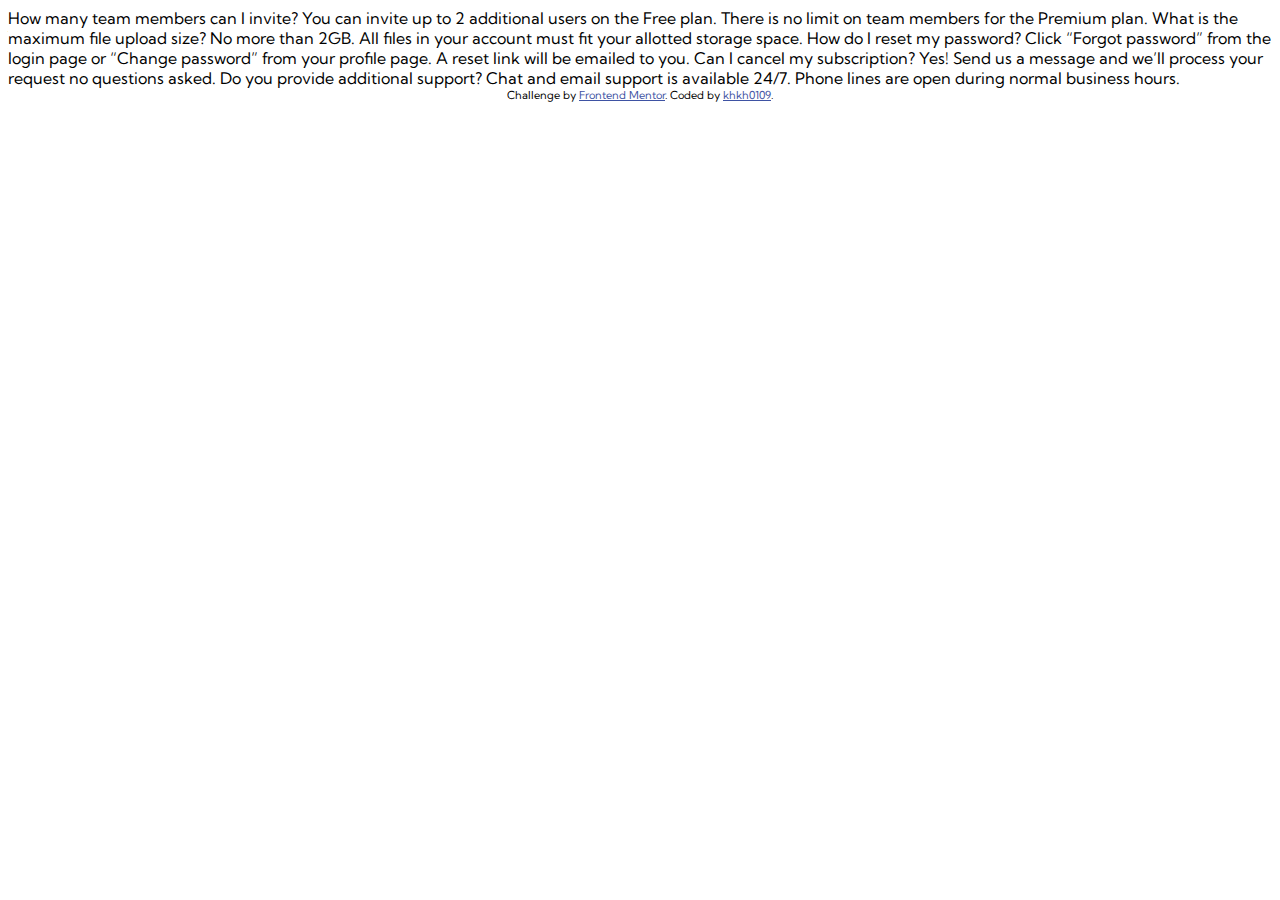
==== faq-accordion-card/index.html @ 7ce53d35 "Project init" ====
<!DOCTYPE html>
<html lang="en">
<head>
  <meta charset="UTF-8">
  <meta name="viewport" content="width=device-width, initial-scale=1.0"> 
  <link rel="icon" type="image/png" sizes="32x32" href="./images/favicon-32x32.png">
  
  <title>Frontend Mentor | FAQ Accordion Card</title>
  <link rel="preconnect" href="https://fonts.googleapis.com"> 
  <link rel="preconnect" href="https://fonts.gstatic.com" crossorigin> 
  <link href="https://fonts.googleapis.com/css2?family=Kumbh+Sans:wght@400;700&display=swap" rel="stylesheet">
  <link rel="stylesheet" href="style.css">
  <script src="main.js" defer></script>
</head>
<body>
  How many team members can I invite?
  You can invite up to 2 additional users on the Free plan. There is no limit on 
  team members for the Premium plan.

  What is the maximum file upload size?
  No more than 2GB. All files in your account must fit your allotted storage space.

  How do I reset my password?
  Click “Forgot password” from the login page or “Change password” from your profile page.
  A reset link will be emailed to you.

  Can I cancel my subscription?
  Yes! Send us a message and we’ll process your request no questions asked.

  Do you provide additional support?
  Chat and email support is available 24/7. Phone lines are open during normal business hours.

  <div class="attribution">
    Challenge by <a href="https://www.frontendmentor.io?ref=challenge" target="_blank">Frontend Mentor</a>. 
    Coded by <a href="https://github.com/khkh0109">khkh0109</a>.
  </div>
  
</body>
</html>
---- faq-accordion-card/style.css ----
body {
  font-family: 'Kumbh Sans', sans-serif;
}

.attribution { 
  font-size: 11px; 
  text-align: center; 
}

.attribution a { 
  color: hsl(228, 45%, 44%); 
}
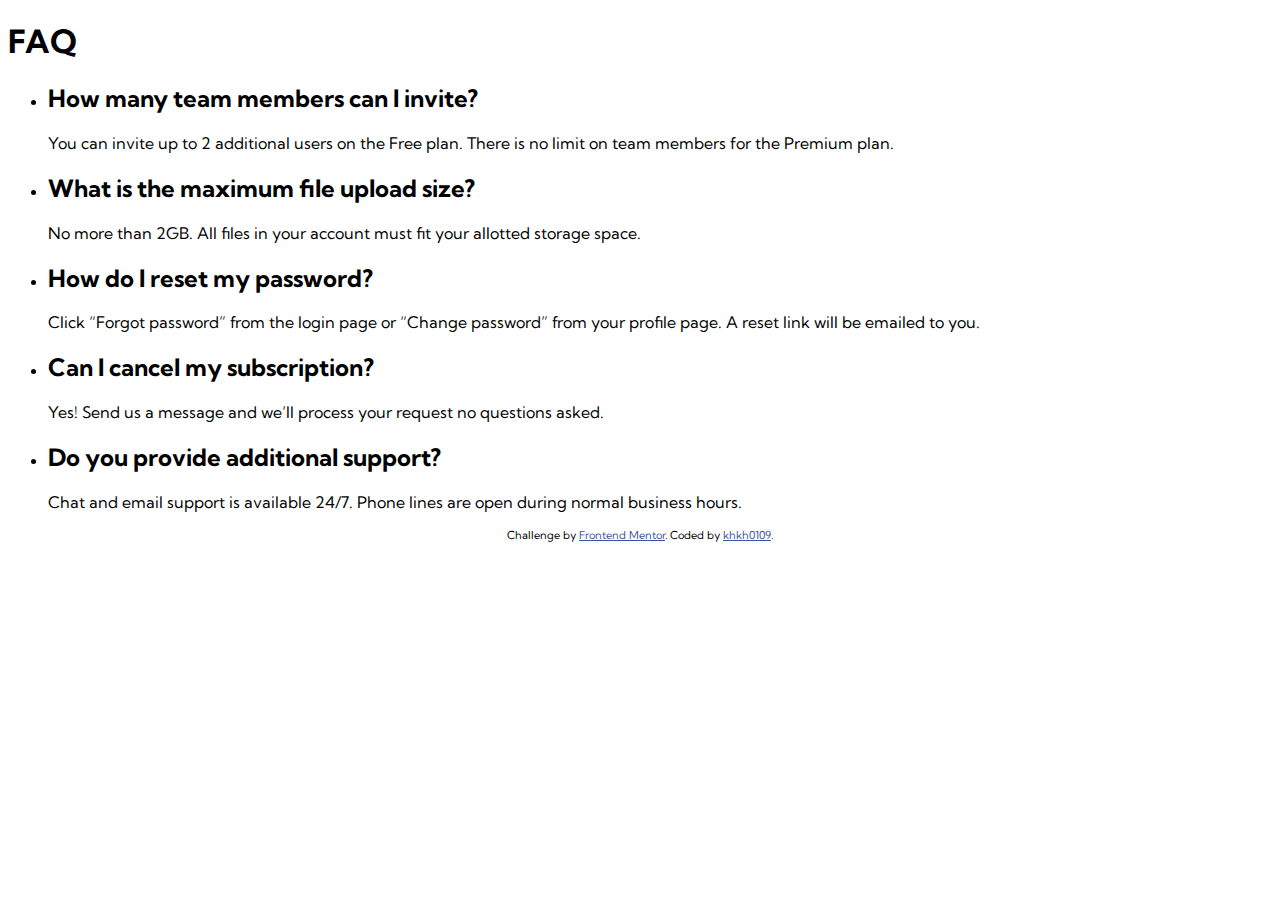
==== commit d2f7949d: "HTML: Accordion card" ====
--- a/faq-accordion-card/index.html
+++ b/faq-accordion-card/index.html
@@ -3,9 +3,8 @@
 <head>
   <meta charset="UTF-8">
   <meta name="viewport" content="width=device-width, initial-scale=1.0"> 
+  <title>Frontend Mentor | FAQ Accordion Card</title>
   <link rel="icon" type="image/png" sizes="32x32" href="./images/favicon-32x32.png">
-  
-  <title>Frontend Mentor | FAQ Accordion Card</title>
   <link rel="preconnect" href="https://fonts.googleapis.com"> 
   <link rel="preconnect" href="https://fonts.gstatic.com" crossorigin> 
   <link href="https://fonts.googleapis.com/css2?family=Kumbh+Sans:wght@400;700&display=swap" rel="stylesheet">
@@ -13,27 +12,36 @@
   <script src="main.js" defer></script>
 </head>
 <body>
-  How many team members can I invite?
-  You can invite up to 2 additional users on the Free plan. There is no limit on 
-  team members for the Premium plan.
-
-  What is the maximum file upload size?
-  No more than 2GB. All files in your account must fit your allotted storage space.
-
-  How do I reset my password?
-  Click “Forgot password” from the login page or “Change password” from your profile page.
-  A reset link will be emailed to you.
-
-  Can I cancel my subscription?
-  Yes! Send us a message and we’ll process your request no questions asked.
-
-  Do you provide additional support?
-  Chat and email support is available 24/7. Phone lines are open during normal business hours.
-
-  <div class="attribution">
+  <main class="card">
+    <!-- illustration -->
+    <h1 class="card__title">FAQ</h1>
+    <ul class="card__accordion">
+      <li>
+        <h2>How many team members can I invite?</h2>
+        <p>You can invite up to 2 additional users on the Free plan. There is no limit on team members for the Premium plan.</p>
+      </li>
+      <li>
+        <h2>What is the maximum file upload size?</h2>
+        <p>No more than 2GB. All files in your account must fit your allotted storage space.</p>
+      </li>
+      <li>
+        <h2>How do I reset my password?</h2>
+        <p>Click “Forgot password” from the login page or “Change password” from your profile page.
+          A reset link will be emailed to you.</p>
+      </li>
+      <li>
+        <h2>Can I cancel my subscription?</h2>
+        <p>Yes! Send us a message and we’ll process your request no questions asked.</p>
+      </li>
+      <li>
+        <h2>Do you provide additional support?</h2>
+        <p>Chat and email support is available 24/7. Phone lines are open during normal business hours.</p>
+      </li>
+    </ul> 
+  </main>
+  <footer class="attribution">
     Challenge by <a href="https://www.frontendmentor.io?ref=challenge" target="_blank">Frontend Mentor</a>. 
-    Coded by <a href="https://github.com/khkh0109">khkh0109</a>.
-  </div>
-  
+    Coded by <a href="https://github.com/khkh0109" target="_blank">khkh0109</a>.
+  </footer>
 </body>
 </html>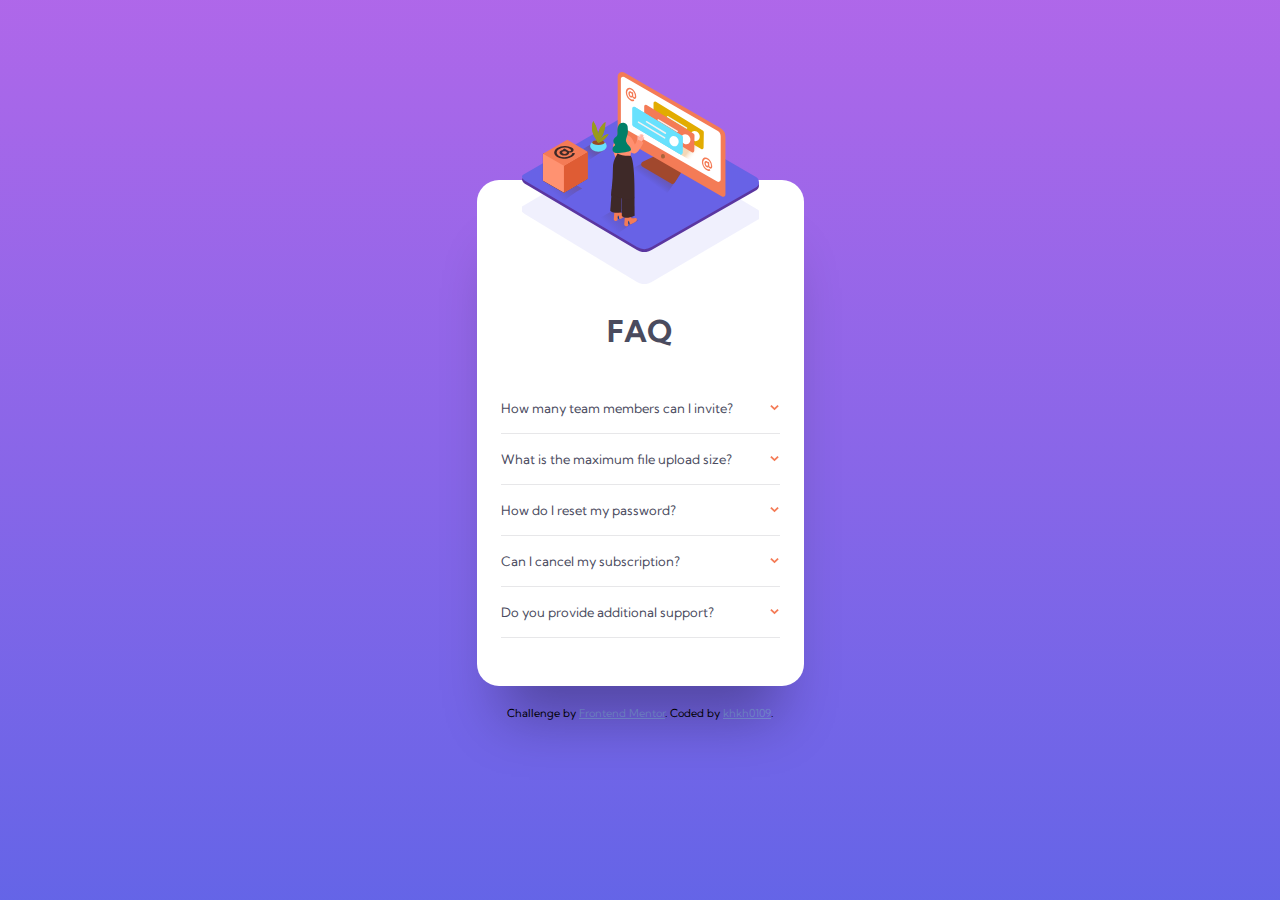
==== commit 91da8d16: "CSS: Mobile" ====
--- a/faq-accordion-card/index.html
+++ b/faq-accordion-card/index.html
@@ -18,24 +18,24 @@
     <ul class="card__accordion">
       <li>
         <h2>How many team members can I invite?</h2>
-        <p>You can invite up to 2 additional users on the Free plan. There is no limit on team members for the Premium plan.</p>
+        <p class="hidden">You can invite up to 2 additional users on the Free plan. There is no limit on team members for the Premium plan.</p>
       </li>
       <li>
         <h2>What is the maximum file upload size?</h2>
-        <p>No more than 2GB. All files in your account must fit your allotted storage space.</p>
+        <p class="hidden">No more than 2GB. All files in your account must fit your allotted storage space.</p>
       </li>
       <li>
         <h2>How do I reset my password?</h2>
-        <p>Click “Forgot password” from the login page or “Change password” from your profile page.
+        <p class="hidden">Click “Forgot password” from the login page or “Change password” from your profile page.
           A reset link will be emailed to you.</p>
       </li>
       <li>
         <h2>Can I cancel my subscription?</h2>
-        <p>Yes! Send us a message and we’ll process your request no questions asked.</p>
+        <p class="hidden">Yes! Send us a message and we’ll process your request no questions asked.</p>
       </li>
       <li>
         <h2>Do you provide additional support?</h2>
-        <p>Chat and email support is available 24/7. Phone lines are open during normal business hours.</p>
+        <p class="hidden">Chat and email support is available 24/7. Phone lines are open during normal business hours.</p>
       </li>
     </ul> 
   </main>
--- a/faq-accordion-card/style.css
+++ b/faq-accordion-card/style.css
@@ -1,6 +1,112 @@
+/* Global */
+:root {
+  /* Color */
+  --color-very-dark-desaturated-blue: hsl(238, 29%, 16%);
+  --color-soft-red: hsl(14, 88%, 65%);
+  --color-soft-violet: hsl(273, 75%, 66%);
+  --color-soft-blue: hsl(240, 73%, 65%);
+  --color-very-dark-grayish-blue: hsl(237, 12%, 33%);
+  --color-dark-grayish-blue: hsl(240, 6%, 50%);
+  --color-light-grayish-blue: hsl(240, 5%, 91%);
+
+  /* Font weight */
+  --weight-regular: 400;
+  --weight-bold: 700;
+}
+
+/* Universal tags */
+* {
+  box-sizing: border-box;
+  margin: 0;
+}
 
 body {
+  display: flex;
+  flex-direction: column;
+  justify-content: center;
+  align-items: center;
+  width: 100%;
+  height: 100vh;
   font-family: 'Kumbh Sans', sans-serif;
+  background: linear-gradient(var(--color-soft-violet), var(--color-soft-blue));
+  background-repeat: no-repeat;
+}
+
+ul {
+  padding-left: 0;
+  list-style: none;
+}
+
+/* Mobile */
+.card {
+  width: 327px;
+  padding: 132px 24px 48px 24px;
+  border-radius: 22px;
+  margin-bottom: 20px;
+  position: relative;
+  background-color: #fff;
+  box-shadow: 0px 56px 55px -25px #0000004D;
+}
+
+.card::before {
+  content: '';
+  display: block;
+  width: 237px;
+  height: 212px;
+  margin-bottom: 28px;
+  position: absolute;
+  top: -108px;
+  left: 45px;
+  background-image: url('./images/illustration-woman-online-mobile.svg'), url('./images/bg-pattern-mobile.svg');
+  background-repeat: no-repeat;
+  background-position: top, bottom;
+}
+
+.card__title {
+  margin-bottom: 33px;
+  font-size: 30px;
+  letter-spacing: 0.03em;
+  text-align: center;
+}
+
+.card ul li {
+  padding: 17px 0 17px 0;
+  border-bottom: 1px solid var(--color-light-grayish-blue);
+}
+
+.card ul li h2 {
+  display: flex;
+  justify-content: space-between;
+  align-items: center;
+  font-size: 13px;
+  font-weight: 400;
+}
+
+.card ul li h2::after {
+  content: '';
+  display: block;
+  width: 10px;
+  height: 6px;
+  background-image: url('./images/icon-arrow-down.svg');
+  background-repeat: no-repeat;
+  background-size: contain;
+}
+
+.card__title,
+.card ul li h2 {
+  color: var(--color-very-dark-grayish-blue);
+}
+
+.card ul li p {
+  margin-top: 11px;
+  color: var(--color-dark-grayish-blue);
+  font-size: 12px;
+  line-height: 1.4166666667;
+  letter-spacing: 0.005em;
+}
+
+.hidden {
+  display: none;
 }
 
 .attribution { 
@@ -9,5 +115,12 @@
 }
 
 .attribution a { 
-  color: hsl(228, 45%, 44%); 
+  color: hsl(227, 63%, 69%); 
 }
+
+
+
+/* Desktop */
+@media screen and (min-width: 768px) {
+
+}